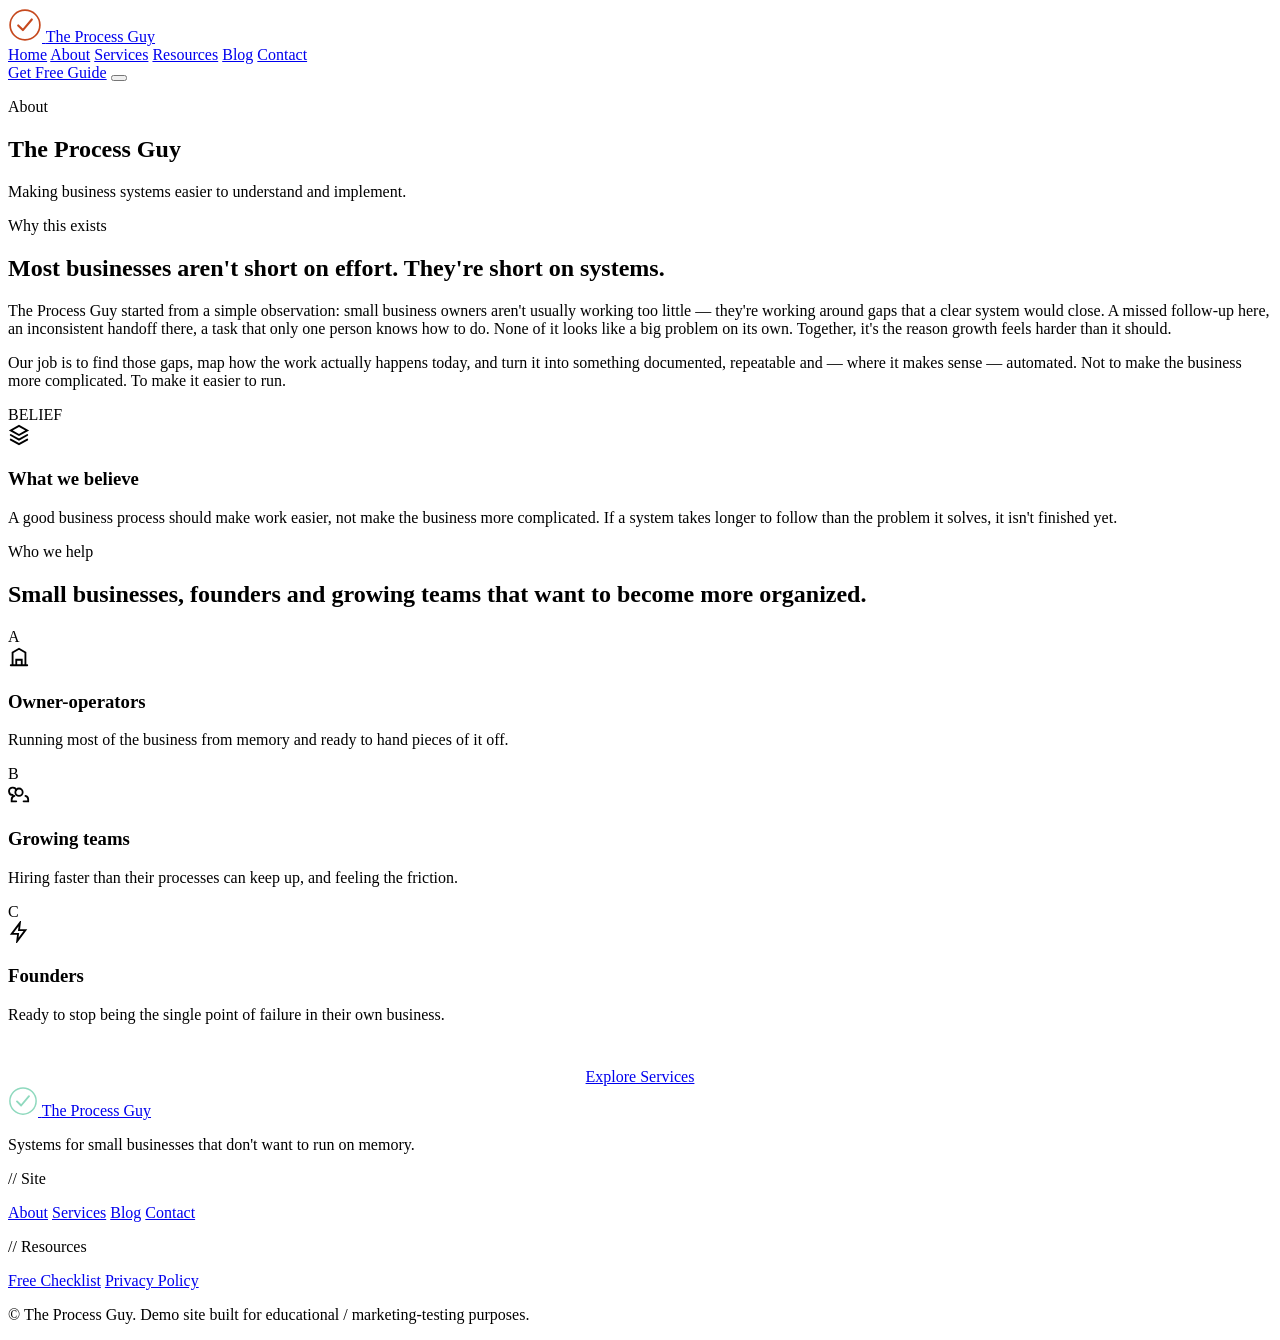
==== about.html @ c78c0b3b "All pages commit" ====
<!DOCTYPE html>
<html lang="en">
<head>
<meta charset="UTF-8">
<meta name="viewport" content="width=device-width, initial-scale=1.0">
<title>About — The Process Guy</title>
<meta name="description" content="The Process Guy makes business systems easier to understand and implement, for small businesses, founders and growing teams.">
<link rel="stylesheet" href="style.css">
</head>
<body>

<header class="site-header">
  <div class="wrap header-inner">
    <a href="index.html" class="logo">
      <span class="logo-mark" aria-hidden="true">
        <svg width="34" height="34" viewBox="0 0 40 40"><circle cx="20" cy="20" r="17.5" fill="none" stroke="#C6491E" stroke-width="2"/><path d="M12 20.5 L17.5 26 L28 13.5" fill="none" stroke="#C6491E" stroke-width="2.5" stroke-linecap="round" stroke-linejoin="round"/></svg>
      </span>
      <span class="logo-text">The Process Guy</span>
    </a>
    <nav class="site-nav" id="siteNav">
      <a href="index.html">Home</a>
      <a href="about.html" class="current">About</a>
      <a href="services.html">Services</a>
      <a href="resources.html">Resources</a>
      <a href="blog.html">Blog</a>
      <a href="contact.html">Contact</a>
    </nav>
    <a href="resources.html" class="btn btn-stamp header-cta">Get Free Guide</a>
    <button class="nav-toggle" id="navToggle" aria-label="Toggle menu" aria-expanded="false">
      <span></span><span></span><span></span>
    </button>
  </div>
</header>

<main>

  <section class="page-hero">
    <div class="wrap">
      <p class="eyebrow">About</p>
      <h1>The Process Guy</h1>
      <p>Making business systems easier to understand and implement.</p>
    </div>
  </section>

  <section>
    <div class="wrap">
      <div class="split reveal">
        <div>
          <p class="eyebrow">Why this exists</p>
          <h2>Most businesses aren't short on effort. They're short on systems.</h2>
          <p>The Process Guy started from a simple observation: small business owners aren't usually working too little — they're working around gaps that a clear system would close. A missed follow-up here, an inconsistent handoff there, a task that only one person knows how to do. None of it looks like a big problem on its own. Together, it's the reason growth feels harder than it should.</p>
          <p>Our job is to find those gaps, map how the work actually happens today, and turn it into something documented, repeatable and — where it makes sense — automated. Not to make the business more complicated. To make it easier to run.</p>
        </div>
        <div class="tab-card">
          <span class="tag">BELIEF</span>
          <div class="icon"><svg width="22" height="22" viewBox="0 0 24 24" fill="none" stroke="currentColor" stroke-width="2" stroke-linecap="round"><path d="M12 2 3 7l9 5 9-5-9-5zM3 17l9 5 9-5M3 12l9 5 9-5"/></svg></div>
          <h3>What we believe</h3>
          <p>A good business process should make work easier, not make the business more complicated. If a system takes longer to follow than the problem it solves, it isn't finished yet.</p>
        </div>
      </div>
    </div>
  </section>

  <section class="bg-card">
    <div class="wrap">
      <div class="section-head center reveal">
        <p class="eyebrow">Who we help</p>
        <h2>Small businesses, founders and growing teams that want to become more organized.</h2>
      </div>
      <div class="card-grid cols-3 reveal">
        <div class="tab-card">
          <span class="tag">A</span>
          <div class="icon"><svg width="22" height="22" viewBox="0 0 24 24" fill="none" stroke="currentColor" stroke-width="2" stroke-linecap="round"><path d="M3 21h18M5 21V7l7-4 7 4v14M9 21v-6h6v6"/></svg></div>
          <h3>Owner-operators</h3>
          <p>Running most of the business from memory and ready to hand pieces of it off.</p>
        </div>
        <div class="tab-card">
          <span class="tag">B</span>
          <div class="icon"><svg width="22" height="22" viewBox="0 0 24 24" fill="none" stroke="currentColor" stroke-width="2" stroke-linecap="round"><path d="M17 20h5v-2a4 4 0 0 0-3-3.87M9 20H4v-2a4 4 0 0 1 3-3.87m5-8.13a4 4 0 1 1 0 8 4 4 0 0 1 0-8zM9 8a4 4 0 1 0-3.87 5"/></svg></div>
          <h3>Growing teams</h3>
          <p>Hiring faster than their processes can keep up, and feeling the friction.</p>
        </div>
        <div class="tab-card">
          <span class="tag">C</span>
          <div class="icon"><svg width="22" height="22" viewBox="0 0 24 24" fill="none" stroke="currentColor" stroke-width="2" stroke-linecap="round"><path d="M13 2 4 14h7l-1 8 9-12h-7l1-8z"/></svg></div>
          <h3>Founders</h3>
          <p>Ready to stop being the single point of failure in their own business.</p>
        </div>
      </div>
      <div style="text-align:center; margin-top:44px;">
        <a href="services.html" class="btn btn-stamp">Explore Services</a>
      </div>
    </div>
  </section>

</main>

<footer class="site-footer">
  <div class="wrap footer-inner">
    <div class="footer-brand">
      <a href="index.html" class="logo" style="margin-bottom:14px;">
        <span class="logo-mark" aria-hidden="true">
          <svg width="30" height="30" viewBox="0 0 40 40"><circle cx="20" cy="20" r="17.5" fill="none" stroke="#8FD9BE" stroke-width="2"/><path d="M12 20.5 L17.5 26 L28 13.5" fill="none" stroke="#8FD9BE" stroke-width="2.5" stroke-linecap="round" stroke-linejoin="round"/></svg>
        </span>
        <span class="logo-text">The Process Guy</span>
      </a>
      <p class="footer-note">Systems for small businesses that don't want to run on memory.</p>
    </div>
    <div class="footer-col">
      <p class="eyebrow">// Site</p>
      <a href="about.html">About</a>
      <a href="services.html">Services</a>
      <a href="blog.html">Blog</a>
      <a href="contact.html">Contact</a>
    </div>
    <div class="footer-col">
      <p class="eyebrow">// Resources</p>
      <a href="resources.html">Free Checklist</a>
      <a href="privacy.html">Privacy Policy</a>
    </div>
  </div>
  <div class="wrap footer-bottom">
    <p>© <span id="year"></span> The Process Guy. Demo site built for educational / marketing-testing purposes.</p>
  </div>
</footer>

<script src="script.js"></script>
</body>
</html>
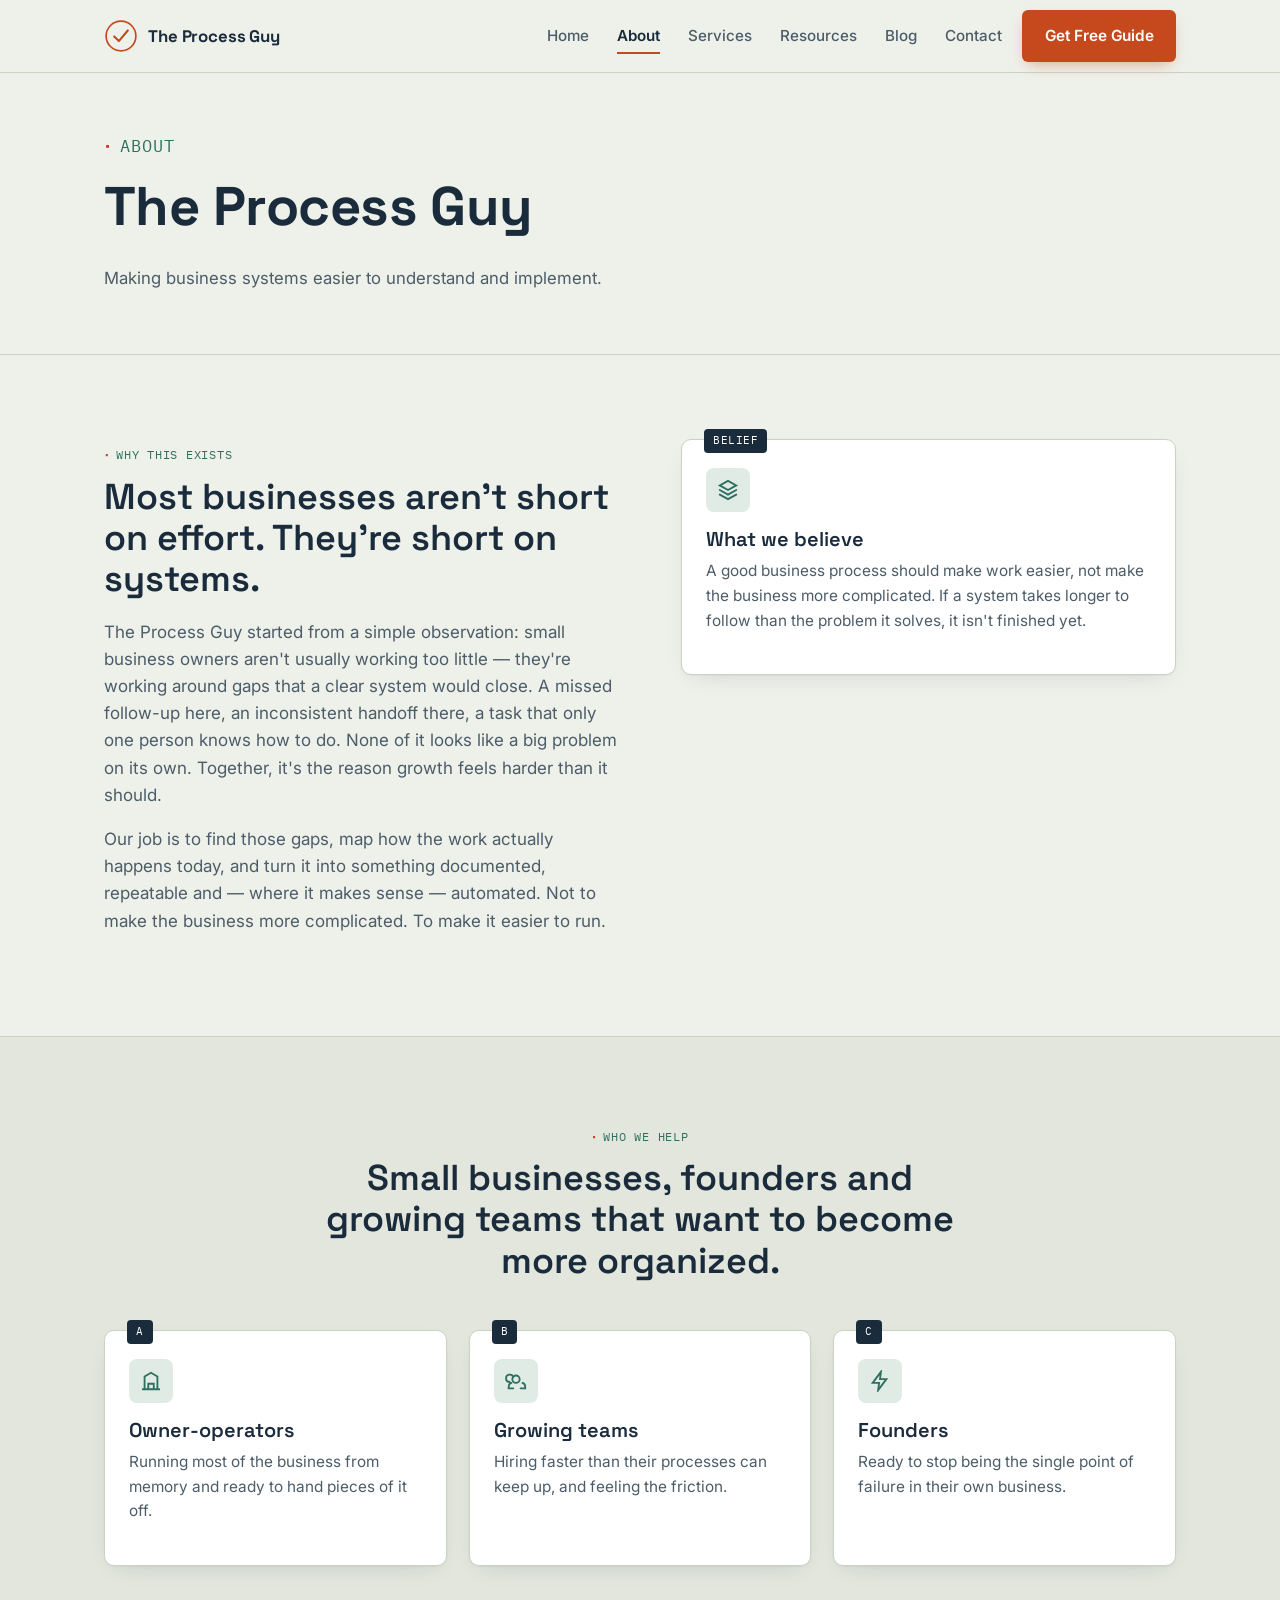
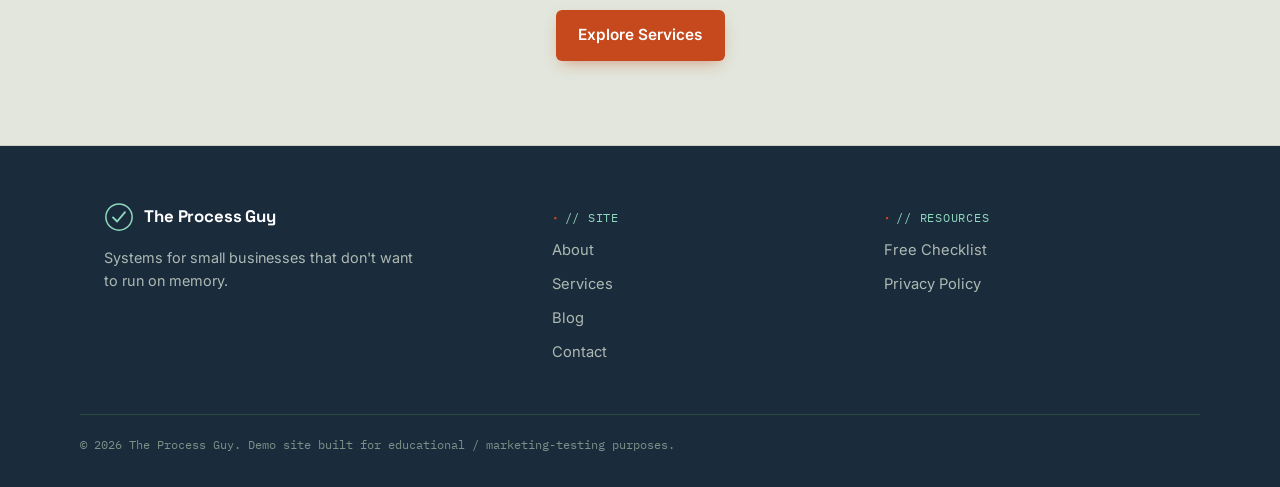
==== commit b2940b6b: "corrected js and css link" ====
--- a/about.html
+++ b/about.html
@@ -5,7 +5,7 @@
 <meta name="viewport" content="width=device-width, initial-scale=1.0">
 <title>About — The Process Guy</title>
 <meta name="description" content="The Process Guy makes business systems easier to understand and implement, for small businesses, founders and growing teams.">
-<link rel="stylesheet" href="style.css">
+<link rel="stylesheet" href="./style/main.css" />
 </head>
 <body>
 
@@ -124,6 +124,6 @@
   </div>
 </footer>
 
-<script src="script.js"></script>
+<script src="./Scripts/main.js"></script>
 </body>
 </html>
--- a/style/main.css
+++ b/style/main.css
@@ -0,0 +1,584 @@
+/* ==========================================================================
+   THE PROCESS GUY — stylesheet
+   No frameworks. Plain CSS with custom properties.
+   ========================================================================== */
+
+@import url('https://fonts.googleapis.com/css2?family=Space+Grotesk:wght@500;600;700&family=Inter:wght@400;500;600&family=IBM+Plex+Mono:wght@500&display=swap');
+
+:root{
+  /* --- palette --- */
+  --ink:        #1A2B3C;   /* headings, primary text */
+  --ink-soft:   #4C5C68;   /* body copy */
+  --ink-faint:  #7C8A90;   /* meta / captions */
+  --paper:      #EEF1EA;   /* page background — soft grey-green paper */
+  --paper-dark: #E2E6DC;   /* recessed sections */
+  --card:       #FFFFFF;   /* card / surface */
+  --line:       #CBD2C4;   /* hairlines, grid */
+  --line-soft:  #DCE1D6;
+
+  --accent:      #2F6F5E;  /* pine/teal — links, secondary actions, diagram */
+  --accent-dark: #234F43;
+  --accent-soft: #E1EBE6;
+
+  --stamp:      #C6491E;   /* rubber-stamp rust — primary CTAs, emphasis only */
+  --stamp-dark: #A23A16;
+  --stamp-soft: #F6E3D6;
+
+  /* --- type --- */
+  --f-display: 'Space Grotesk', 'Segoe UI', sans-serif;
+  --f-body:    'Inter', 'Segoe UI', sans-serif;
+  --f-mono:    'IBM Plex Mono', 'Courier New', monospace;
+
+  --maxw: 1120px;
+  --radius: 10px;
+  --radius-sm: 6px;
+  --shadow: 0 1px 2px rgba(26,43,60,0.04), 0 8px 24px -12px rgba(26,43,60,0.18);
+}
+
+/* --- reset --- */
+*, *::before, *::after{ box-sizing: border-box; }
+html{ scroll-behavior: smooth; }
+body{
+  margin:0;
+  font-family: var(--f-body);
+  color: var(--ink-soft);
+  background: var(--paper);
+  line-height: 1.6;
+  font-size: 17px;
+}
+img{ max-width:100%; display:block; }
+a{ color: var(--accent); text-decoration: none; }
+a:hover{ text-decoration: underline; }
+h1,h2,h3,h4{
+  font-family: var(--f-display);
+  color: var(--ink);
+  line-height: 1.15;
+  margin: 0 0 .5em;
+  font-weight: 600;
+}
+h1{ font-size: clamp(2.1rem, 4.4vw, 3.4rem); font-weight:700; letter-spacing:-0.01em; }
+h2{ font-size: clamp(1.6rem, 3vw, 2.25rem); }
+h3{ font-size: 1.25rem; }
+p{ margin:0 0 1em; }
+ul{ margin:0 0 1em; padding-left: 1.2em; }
+button{ font-family: inherit; }
+
+:focus-visible{
+  outline: 2px solid var(--stamp);
+  outline-offset: 3px;
+  border-radius: 3px;
+}
+
+.wrap{
+  max-width: var(--maxw);
+  margin: 0 auto;
+  padding: 0 24px;
+}
+
+/* --- eyebrow / mono labels --- */
+.eyebrow{
+  font-family: var(--f-mono);
+  font-size: .78rem;
+  letter-spacing: .06em;
+  text-transform: uppercase;
+  color: var(--accent);
+  display: inline-flex;
+  align-items: center;
+  gap: .5em;
+  margin: 0 0 .9em;
+}
+.eyebrow::before{ content: "▪"; font-size: .7em; color: var(--stamp); }
+
+/* --- buttons --- */
+.btn{
+  display: inline-flex;
+  align-items: center;
+  gap: .5em;
+  font-family: var(--f-body);
+  font-weight: 600;
+  font-size: .96rem;
+  padding: .8em 1.4em;
+  border-radius: var(--radius-sm);
+  border: 1.5px solid transparent;
+  cursor: pointer;
+  transition: transform .15s ease, box-shadow .15s ease, background .15s ease, border-color .15s ease;
+  white-space: nowrap;
+}
+.btn:hover{ text-decoration:none; transform: translateY(-1px); }
+.btn-stamp{
+  background: var(--stamp);
+  color: #fff;
+  box-shadow: 0 6px 16px -6px rgba(198,73,30,0.55);
+}
+.btn-stamp:hover{ background: var(--stamp-dark); }
+.btn-outline{
+  background: transparent;
+  border-color: var(--ink);
+  color: var(--ink);
+}
+.btn-outline:hover{ background: var(--ink); color: #fff; }
+.btn-ghost{
+  background: transparent;
+  color: var(--accent);
+  padding: .8em .2em;
+}
+.btn-ghost:hover{ background:none; text-decoration: underline; }
+.btn-block{ width: 100%; justify-content: center; }
+.btn[disabled]{ opacity:.6; cursor:not-allowed; transform:none; }
+
+/* ==========================================================================
+   HEADER
+   ========================================================================== */
+.site-header{
+  position: sticky;
+  top: 0;
+  z-index: 50;
+  background: rgba(238,241,234,0.92);
+  backdrop-filter: blur(6px);
+  border-bottom: 1px solid var(--line);
+}
+.header-inner{
+  display: flex;
+  align-items: center;
+  gap: 20px;
+  height: 72px;
+}
+.logo{ display:flex; align-items:center; gap:.6em; color: var(--ink); margin-right: auto; }
+.logo:hover{ text-decoration:none; }
+.logo-mark{ display:inline-flex; flex-shrink:0; }
+.logo-text{ font-family: var(--f-display); font-weight:700; font-size:1.05rem; letter-spacing:-0.01em; }
+
+.site-nav{ display:flex; align-items:center; gap: 28px; }
+.site-nav a{
+  color: var(--ink-soft);
+  font-size: .95rem;
+  font-weight: 500;
+  position: relative;
+  padding: 4px 0;
+}
+.site-nav a:hover{ color: var(--ink); text-decoration:none; }
+.site-nav a::after{
+  content:"";
+  position:absolute; left:0; right:100%; bottom:-2px;
+  height:2px; background: var(--stamp);
+  transition: right .18s ease;
+}
+.site-nav a:hover::after,
+.site-nav a.current::after{ right:0; }
+.site-nav a.current{ color: var(--ink); font-weight:600; }
+
+.header-cta{ flex-shrink:0; }
+.nav-toggle{
+  display:none;
+  flex-direction:column;
+  justify-content:center;
+  gap:5px;
+  width:38px; height:38px;
+  border:1px solid var(--line);
+  background: var(--card);
+  border-radius: var(--radius-sm);
+  cursor:pointer;
+}
+.nav-toggle span{ height:2px; background: var(--ink); border-radius:2px; margin:0 8px; }
+
+/* ==========================================================================
+   HERO
+   ========================================================================== */
+.hero{
+  padding: 72px 0 88px;
+  border-bottom: 1px solid var(--line);
+}
+.hero-inner{
+  display:grid;
+  grid-template-columns: 1.05fr .95fr;
+  gap: 56px;
+  align-items:center;
+}
+.hero h1{ margin-bottom:.42em; }
+.hero-sub{ font-size:1.12rem; max-width: 46ch; margin-bottom: 1.6em; }
+.hero-ctas{ display:flex; gap:14px; flex-wrap:wrap; }
+.hero-art{ position:relative; }
+.hero-art svg{ width:100%; height:auto; }
+
+/* small stat strip under hero */
+.trust-strip{
+  border-bottom:1px solid var(--line);
+  background: var(--paper-dark);
+}
+.trust-inner{
+  display:flex; flex-wrap:wrap; gap: 36px;
+  padding: 22px 0;
+  font-family: var(--f-mono);
+  font-size:.82rem;
+  color: var(--ink-soft);
+  letter-spacing:.02em;
+}
+.trust-inner strong{ color: var(--ink); }
+
+/* ==========================================================================
+   SECTIONS / GENERIC
+   ========================================================================== */
+section{ padding: 84px 0; }
+.section-tight{ padding: 56px 0; }
+.section-head{ max-width: 640px; margin-bottom: 48px; }
+.section-head.center{ margin-left:auto; margin-right:auto; text-align:center; }
+.bg-dark{ background: var(--ink); color: #C9D2CE; }
+.bg-dark h2, .bg-dark h3{ color:#fff; }
+.bg-dark .eyebrow{ color:#8FD9BE; }
+.bg-card{ background: var(--paper-dark); border-top:1px solid var(--line); border-bottom:1px solid var(--line); }
+
+/* --- page header (inner pages) --- */
+.page-hero{
+  padding: 58px 0 46px;
+  border-bottom:1px solid var(--line);
+}
+.page-hero p{ max-width: 60ch; font-size:1.05rem; }
+.crumbs{
+  font-family: var(--f-mono);
+  font-size:.78rem;
+  color: var(--ink-faint);
+  margin-bottom: 18px;
+}
+.crumbs a{ color: var(--ink-faint); }
+
+/* ==========================================================================
+   CARDS — service / index-card style
+   ========================================================================== */
+.card-grid{
+  display:grid;
+  grid-template-columns: repeat(4, 1fr);
+  gap: 22px;
+}
+.card-grid.cols-3{ grid-template-columns: repeat(3,1fr); }
+.card-grid.cols-2{ grid-template-columns: repeat(2,1fr); }
+
+.tab-card{
+  background: var(--card);
+  border: 1px solid var(--line);
+  border-radius: var(--radius);
+  padding: 28px 24px 24px;
+  position: relative;
+  box-shadow: var(--shadow);
+  transition: transform .18s ease, border-color .18s ease;
+}
+.tab-card:hover{ transform: translateY(-3px); border-color: var(--accent); }
+.tab-card .tag{
+  position:absolute; top:-11px; left:22px;
+  background: var(--ink);
+  color:#fff;
+  font-family: var(--f-mono);
+  font-size:.7rem;
+  letter-spacing:.05em;
+  padding: 3px 9px;
+  border-radius: 4px;
+}
+.tab-card .icon{
+  width:44px; height:44px;
+  display:flex; align-items:center; justify-content:center;
+  background: var(--accent-soft);
+  color: var(--accent);
+  border-radius: 8px;
+  margin-bottom: 16px;
+}
+.tab-card h3{ margin-bottom:.4em; }
+.tab-card p{ font-size:.96rem; margin-bottom: 1.1em; }
+.tab-card .learn{ font-family: var(--f-mono); font-size:.82rem; font-weight:600; }
+
+/* ==========================================================================
+   PROCESS FLOW (How it works) — genuine sequence, connected
+   ========================================================================== */
+.flow{
+  display:grid;
+  grid-template-columns: repeat(4,1fr);
+  gap: 0;
+  position: relative;
+  counter-reset: step;
+}
+.flow-step{
+  position:relative;
+  padding: 0 20px;
+  text-align:left;
+}
+.flow-step:first-child{ padding-left:0; }
+.flow-step:last-child{ padding-right:0; }
+.flow-num{
+  font-family: var(--f-mono);
+  font-size:.85rem;
+  color: var(--stamp);
+  border: 1.5px solid var(--stamp);
+  width: 34px; height:34px;
+  border-radius:50%;
+  display:flex; align-items:center; justify-content:center;
+  margin-bottom: 16px;
+  background: var(--card);
+  position:relative; z-index:2;
+}
+.flow-step h3{ font-size:1.08rem; margin-bottom:.35em; }
+.flow-step p{ font-size:.92rem; margin-bottom:0; }
+.flow-line{
+  position:absolute;
+  top:17px; left:0; right:0;
+  height:0;
+  border-top: 2px dashed var(--line);
+  z-index:1;
+}
+
+/* ==========================================================================
+   CTA BANNER
+   ========================================================================== */
+.cta-banner{
+  background: var(--ink);
+  border-radius: var(--radius);
+  padding: 52px 44px;
+  display:flex;
+  align-items:center;
+  justify-content:space-between;
+  gap: 32px;
+  flex-wrap:wrap;
+}
+.cta-banner h2{ color:#fff; margin-bottom:.3em; font-size:1.7rem; }
+.cta-banner p{ color:#AEB9B3; margin-bottom:0; max-width:44ch; }
+.cta-banner .stamp-badge{ flex-shrink:0; }
+
+/* rotated stamp badge — signature element reused around the site */
+.stamp-badge{
+  display:inline-flex;
+  align-items:center;
+  justify-content:center;
+  width: 108px; height:108px;
+  border-radius:50%;
+  border: 2.5px solid var(--stamp);
+  color: var(--stamp);
+  font-family: var(--f-mono);
+  font-size:.72rem;
+  letter-spacing:.04em;
+  text-align:center;
+  text-transform:uppercase;
+  transform: rotate(-9deg);
+  flex-shrink:0;
+  line-height:1.3;
+  padding: 8px;
+}
+
+/* ==========================================================================
+   FORMS
+   ========================================================================== */
+.form-card{
+  background: var(--card);
+  border:1px solid var(--line);
+  border-radius: var(--radius);
+  padding: 34px;
+  box-shadow: var(--shadow);
+}
+.field{ margin-bottom: 20px; }
+.field label{
+  display:block;
+  font-family: var(--f-mono);
+  font-size:.76rem;
+  letter-spacing:.04em;
+  text-transform:uppercase;
+  color: var(--ink-faint);
+  margin-bottom: 7px;
+}
+.field input,
+.field select,
+.field textarea{
+  width:100%;
+  font-family: var(--f-body);
+  font-size: .98rem;
+  color: var(--ink);
+  background: var(--paper);
+  border: 1.5px solid var(--line);
+  border-radius: var(--radius-sm);
+  padding: .75em .9em;
+  transition: border-color .15s ease;
+}
+.field input:focus,
+.field select:focus,
+.field textarea:focus{
+  outline:none;
+  border-color: var(--accent);
+  background: #fff;
+}
+.field textarea{ resize:vertical; min-height:110px; }
+.field-error{
+  display:none;
+  color: var(--stamp-dark);
+  font-size:.82rem;
+  margin-top:6px;
+  font-family: var(--f-mono);
+}
+.field.invalid input,
+.field.invalid select,
+.field.invalid textarea{ border-color: var(--stamp); }
+.field.invalid .field-error{ display:block; }
+.form-note{ font-size:.82rem; color: var(--ink-faint); margin-top: 14px; }
+.form-success{
+  display:none;
+  background: var(--accent-soft);
+  border:1px solid var(--accent);
+  color: var(--accent-dark);
+  padding: 14px 16px;
+  border-radius: var(--radius-sm);
+  font-size:.92rem;
+  margin-bottom:18px;
+}
+
+/* two-column layout for resources / contact pages */
+.split{
+  display:grid;
+  grid-template-columns: 1fr .95fr;
+  gap: 56px;
+  align-items:start;
+}
+.split-aside h2{ margin-bottom:.5em; }
+.checklist{ list-style:none; padding:0; margin: 1.4em 0; }
+.checklist li{
+  display:flex; gap:.7em; align-items:flex-start;
+  margin-bottom:.7em; font-size:.96rem; color: var(--ink-soft);
+}
+.checklist li::before{
+  content:"✓";
+  color: var(--accent);
+  font-weight:700;
+  flex-shrink:0;
+  background: var(--accent-soft);
+  width:20px; height:20px;
+  border-radius:50%;
+  display:flex; align-items:center; justify-content:center;
+  font-size:.7rem;
+  margin-top:2px;
+}
+
+/* ==========================================================================
+   BLOG
+   ========================================================================== */
+.post-grid{
+  display:grid;
+  grid-template-columns: repeat(2,1fr);
+  gap: 24px;
+}
+.post-card{
+  background: var(--card);
+  border:1px solid var(--line);
+  border-radius: var(--radius);
+  padding: 26px;
+  box-shadow: var(--shadow);
+  transition: transform .18s ease, border-color .18s ease;
+}
+.post-card:hover{ transform: translateY(-3px); border-color: var(--accent); }
+.post-meta{
+  font-family: var(--f-mono);
+  font-size:.74rem;
+  color: var(--ink-faint);
+  text-transform:uppercase;
+  letter-spacing:.04em;
+  margin-bottom:.7em;
+}
+.post-card h3{ margin-bottom:.5em; }
+.post-card h3 a{ color: var(--ink); }
+.post-card h3 a:hover{ color: var(--accent); }
+.post-card p{ font-size:.95rem; margin-bottom: 1em; }
+
+.article{ max-width: 720px; margin:0 auto; }
+.article h1{ margin-bottom:.3em; }
+.article .post-meta{ margin-bottom: 1.8em; }
+.article h2{ font-size:1.4rem; margin-top:1.6em; }
+.article p{ font-size:1.03rem; }
+.article blockquote{
+  margin: 1.6em 0;
+  padding: 4px 0 4px 20px;
+  border-left: 3px solid var(--stamp);
+  font-family: var(--f-display);
+  font-size:1.15rem;
+  color: var(--ink);
+}
+
+/* ==========================================================================
+   THANK YOU
+   ========================================================================== */
+.thankyou{
+  text-align:center;
+  padding: 100px 0 90px;
+}
+.thankyou .stamp-badge{ margin: 0 auto 28px; }
+.thankyou h1{ margin-bottom:.4em; }
+.thankyou p{ max-width: 48ch; margin-left:auto; margin-right:auto; }
+.thankyou-links{
+  display:flex; gap:16px; justify-content:center; margin-top: 30px; flex-wrap:wrap;
+}
+
+/* ==========================================================================
+   FOOTER
+   ========================================================================== */
+.site-footer{
+  background: var(--ink);
+  color:#AEB9B3;
+  padding-top: 56px;
+}
+.footer-inner{
+  display:grid;
+  grid-template-columns: 1.4fr 1fr 1fr;
+  gap: 40px;
+  padding-bottom: 40px;
+  border-bottom: 1px solid #2C4A40;
+}
+.footer-brand{ max-width: 320px; }
+.footer-brand .logo-text{ color:#fff; }
+.footer-note{ font-size:.9rem; }
+.footer-col .eyebrow{ color:#8FD9BE; }
+.footer-col a{ display:block; color:#AEB9B3; font-size:.92rem; margin-bottom:.7em; }
+.footer-col a:hover{ color:#fff; }
+.footer-bottom{
+  padding: 20px 0;
+  font-family: var(--f-mono);
+  font-size:.76rem;
+  color:#7C9088;
+}
+
+/* ==========================================================================
+   REVEAL ANIMATION
+   ========================================================================== */
+.reveal{ opacity:0; transform: translateY(14px); transition: opacity .5s ease, transform .5s ease; }
+.reveal.in-view{ opacity:1; transform:none; }
+@media (prefers-reduced-motion: reduce){
+  .reveal{ opacity:1; transform:none; transition:none; }
+  html{ scroll-behavior:auto; }
+}
+
+/* ==========================================================================
+   RESPONSIVE
+   ========================================================================== */
+@media (max-width: 980px){
+  .card-grid{ grid-template-columns: repeat(2,1fr); }
+  .hero-inner{ grid-template-columns:1fr; }
+  .hero-art{ order:-1; max-width:420px; margin:0 auto; }
+  .split{ grid-template-columns:1fr; }
+  .flow{ grid-template-columns:1fr; gap:28px; }
+  .flow-line{ display:none; }
+  .flow-step{ padding:0; }
+  .footer-inner{ grid-template-columns:1fr 1fr; }
+}
+@media (max-width: 720px){
+  .site-nav{
+    position:absolute; top:72px; left:0; right:0;
+    background: var(--paper);
+    border-bottom:1px solid var(--line);
+    flex-direction:column;
+    align-items:flex-start;
+    gap:0;
+    padding: 8px 24px 18px;
+    display:none;
+  }
+  .site-nav.open{ display:flex; }
+  .site-nav a{ width:100%; padding: 12px 0; }
+  .site-nav a::after{ display:none; }
+  .header-cta{ display:none; }
+  .nav-toggle{ display:flex; }
+  .card-grid{ grid-template-columns: 1fr; }
+  .card-grid.cols-3{ grid-template-columns:1fr; }
+  .post-grid{ grid-template-columns:1fr; }
+  .cta-banner{ padding: 36px 24px; flex-direction:column; text-align:center; }
+  .footer-inner{ grid-template-columns:1fr; }
+  section{ padding: 56px 0; }
+}
